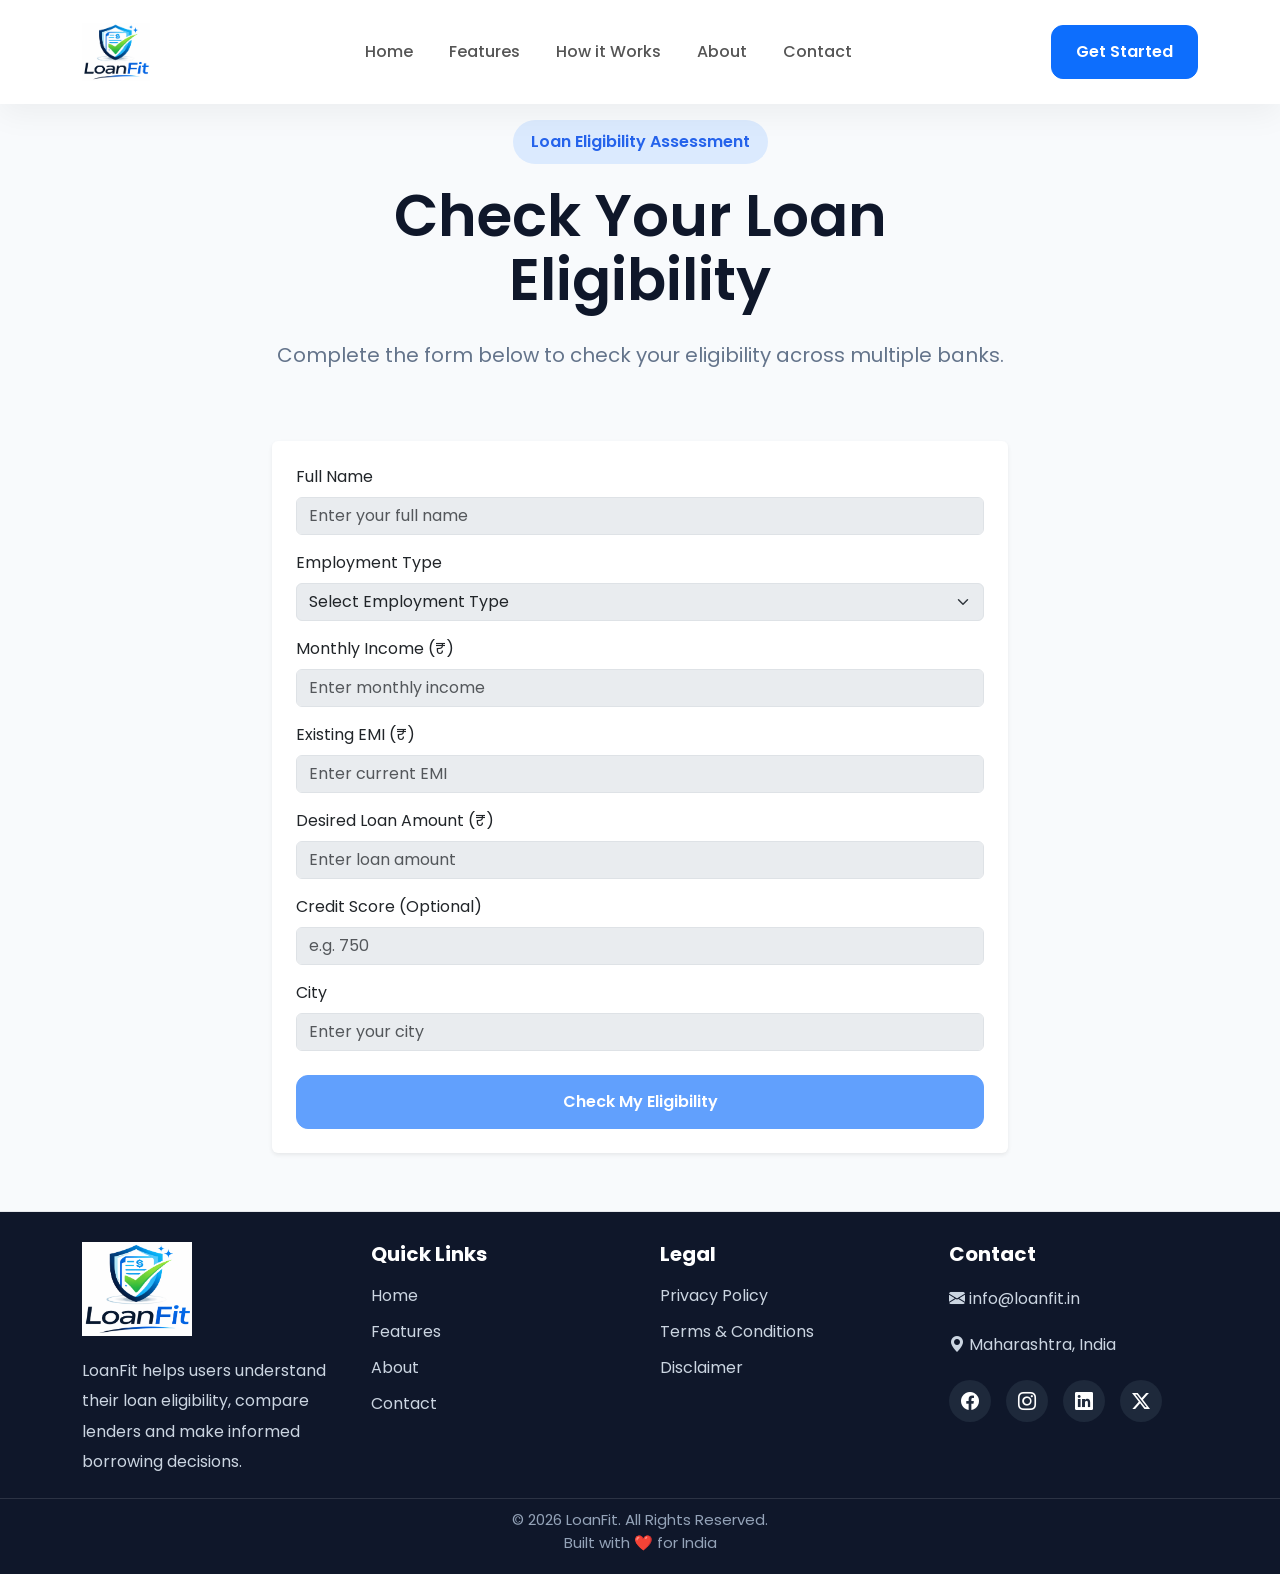
==== eligibility.html @ 531db2c1 "Add initial loan eligibility page" ====
<!DOCTYPE html>
<html lang="en">
<head>
<meta charset="UTF-8">
<meta name="viewport" content="width=device-width, initial-scale=1.0">

<title>LoanFit - Know Your Loan Eligibility</title>

<link href="https://fonts.googleapis.com/css2?family=Poppins:wght@300;400;500;600;700;800&display=swap" rel="stylesheet">

<link href="https://cdn.jsdelivr.net/npm/bootstrap@5.3.3/dist/css/bootstrap.min.css" rel="stylesheet">

<link href="https://cdn.jsdelivr.net/npm/bootstrap-icons@1.11.3/font/bootstrap-icons.css" rel="stylesheet">

<link rel="stylesheet" href="css/style.css">

</head>

<body>


<nav class="navbar navbar-expand-lg fixed-top">

<div class="container">

<a class="navbar-brand" href="#">
<img src="images/logo.png" alt="LoanFit">
</a>

<button class="navbar-toggler" data-bs-toggle="collapse" data-bs-target="#menu">
<span class="navbar-toggler-icon"></span>
</button>

<div class="collapse navbar-collapse" id="menu">

<ul class="navbar-nav mx-auto">

<li class="nav-item">
<a class="nav-link active" href="#home">Home</a>
</li>

<li class="nav-item">
<a class="nav-link" href="#features">Features</a>
</li>

<li class="nav-item">
<a class="nav-link" href="#how">How it Works</a>
</li>

<li class="nav-item">
<a class="nav-link" href="#about">About</a>
</li>

<li class="nav-item">
<a class="nav-link" href="#contact">Contact</a>

</li>

</ul>

<a href="eligibility.html" class="btn btn-primary px-4" >
Get Started
</a>

</div>

</div>

</nav>

<!-- ================= LOAN ELIGIBILITY ================= -->

<section class="hero">

    <div class="container">

        <div class="row justify-content-center">

            <div class="col-lg-8">

                <div class="text-center mb-5">

                    <span class="hero-tag">
                        Loan Eligibility Assessment
                    </span>

                    <h1>Check Your Loan Eligibility</h1>

                    <p>
                        Complete the form below to check your eligibility across multiple banks.
                    </p>

                </div>

            </div>

        </div>

    </div>

</section>

<!-- ================= LOAN ELIGIBILITY FORM ================= -->

<section class="pb-5">

    <div class="container">

        <div class="row justify-content-center">

            <div class="col-lg-8">

                <div class="card shadow-sm border-0">

                    <div class="card-body p-4">

                        <form>

                            <div class="mb-3">
                                <label class="form-label">Full Name</label>
                                <input type="text" class="form-control" placeholder="Enter your full name" disabled>
                            </div>

                            <div class="mb-3">
                                <label class="form-label">Employment Type</label>
                                <select class="form-select" disabled>
                                    <option>Select Employment Type</option>
                                    <option>Salaried</option>
                                    <option>Self Employed</option>
                                    <option>Business</option>
                                </select>
                            </div>

                            <div class="mb-3">
                                <label class="form-label">Monthly Income (₹)</label>
                                <input type="number" class="form-control" placeholder="Enter monthly income" disabled>
                            </div>

                            <div class="mb-3">
                                <label class="form-label">Existing EMI (₹)</label>
                                <input type="number" class="form-control" placeholder="Enter current EMI" disabled>
                            </div>

                            <div class="mb-3">
                                <label class="form-label">Desired Loan Amount (₹)</label>
                                <input type="number" class="form-control" placeholder="Enter loan amount" disabled>
                            </div>

                            <div class="mb-3">
                                <label class="form-label">Credit Score (Optional)</label>
                                <input type="number" class="form-control" placeholder="e.g. 750" disabled>
                            </div>

                            <div class="mb-4">
                                <label class="form-label">City</label>
                                <input type="text" class="form-control" placeholder="Enter your city" disabled>
                            </div>

                            <button class="btn btn-primary w-100" disabled>
                                Check My Eligibility
                            </button>

                        </form>

                    </div>

                </div>

            </div>

        </div>

    </div>

</section>
 
<footer class="footer">

    <div class="container footer-container">

        <div class="footer-column">
            
            <a href="#home">
             <img src="images/logo.png" alt="LoanFit Logo" class="footer-logo">
             </a>
            <p>
                LoanFit helps users understand their loan eligibility,
                compare lenders and make informed borrowing decisions.
            </p>
        </div>

        <div class="footer-column">

            <h3>Quick Links</h3>

            <ul>
                <li><a href="#home">Home</a></li>
                <li><a href="#features">Features</a></li>
                <li><a href="#about">About</a></li>
                <li><a href="#contact">Contact</a></li>
            </ul>

        </div>

        <div class="footer-column">
         
            <h3>Legal</h3>

            <ul>
                <li><a href="#">Privacy Policy</a></li>
                <li><a href="#">Terms & Conditions</a></li>
                <li><a href="#">Disclaimer</a></li>
            </ul>

        </div>

        <div class="footer-column">

            <h3>Contact</h3>

            <p><i class="bi bi-envelope-fill"></i> info@loanfit.in</p>

            <p><i class="bi bi-geo-alt-fill"></i> Maharashtra, India</p>

            <div class="social-icons">

                <a href="#"><i class="bi bi-facebook"></i></a>

                <a href="https://www.instagram.com/loanfit.in"><i class="bi bi-instagram"></i></a>

                <a href="https://www.linkedin.com/loanfit.in"><i class="bi bi-linkedin"></i></a>

                <a href="#"><i class="bi bi-twitter-x"></i></a>

            </div>

        </div>

    </div>

    <div class="footer-bottom">

        © 2026 LoanFit. All Rights Reserved.
        <br>
        Built with ❤️ for India

    </div>

</footer>

<script src="https://cdn.jsdelivr.net/npm/bootstrap@5.3.3/dist/js/bootstrap.bundle.min.js"></script>

<script src="js/script.js"></script>
</body>
</html>
---- css/style.css ----
/* ===========================
   GLOBAL
=========================== */
html{
    scroll-behavior:smooth;
}

*{
    margin:0;
    padding:0;
    box-sizing:border-box;
}

body{
    font-family:Poppins,sans-serif;
    background:#f8fafc;
    color:#111827;
}

/* ===========================
   NAVBAR
=========================== */

.navbar{
    background:#fff;
    padding:18px 0;
    box-shadow:0 10px 30px rgba(0,0,0,.05);
}

.navbar-brand img{
    height:58px;
}

.navbar .nav-link{
    position:relative;
    color:#555;
    font-weight:500;
    margin:0 10px;
    transition:all .3s ease;
}
.navbar .nav-link::after{
    content:"";
    position:absolute;
    left:0;
    bottom:-8px;
    width:0;
    height:3px;
    background:#2563eb;
    border-radius:10px;
    transition:width .3s ease;
}

.navbar .nav-link:hover::after,
.navbar .nav-link.active::after{
    width:100%;
}

.navbar .nav-link.active{
    color:#2563eb !important;
    font-weight:600;
}

/* ===========================
   HERO SECTION
=========================== */

.hero{
    padding:120px 0 20px;
}

.hero-tag{
    background:#dbeafe;
    color:#2563eb;
    padding:10px 18px;
    border-radius:30px;
    font-weight:600;
    display:inline-block;
    margin-bottom:20px;
}

.hero h1{
    font-size:58px;
    font-weight:600;
    line-height:1.1;
    color:#0f172a;
    margin-bottom:25px;
}

.hero p{
    font-size:20px;
    color:#64748b;
    line-height:1.8;
}

.hero-buttons{
    margin-top:15px;
    display:flex;
    gap:15px;
    flex-wrap:wrap;
}

.hero-points{
    display:flex;
    gap:15px;
    margin-top:20px;
    font-weight:500;
    flex-wrap:wrap;
}

.hero-points i{
    color:#22c55e;
    margin-right:8px;
}

.hero-image{
   max-width:500px;
   width:100%;
   display:block;
   margin:auto;
}

.btn{
    padding:14px 28px;
    border-radius:12px;
    font-weight:600;
}

/* ===========================
   FEATURES SECTION
=========================== */

.features{
    padding:10px 8% 10px;
    background:#ffffff;
}

.section-title{
    text-align:center;
    max-width:800px;
    margin:0 auto 25px;
}

.section-title span{
      display:inline-block;
    padding:15px 40px;
    background:#dbeafe;
    color:#2563eb;
    border-radius:999px;
    font-size:16px;
    font-weight:600;
    /* margin-bottom:25px; */
}

.section-title h2{
    font-size:40px;
    color:#0f172a;
    margin-bottom:20px;
    line-height:1.0;
}

.section-title p{
    font-size:20px;
    color:#64748b;
    line-height:1.8;
}


.features-grid{
    display:grid;
    grid-template-columns:repeat(auto-fit,minmax(300px,1fr));
    gap:30px;
}

.feature-card{
    background:#fff;
    padding:35px;
    border-radius:18px;
    box-shadow:0 8px 30px rgba(0,0,0,.08);
    transition:0.3s ease;
}

.feature-card:hover{
    transform:translateY(-8px);
    box-shadow:0 15px 40px rgba(37,99,235,.18);
}

.icon{
    font-size:42px;
    margin-bottom:20px;
}

.feature-card h3{
    font-size:26px;
    margin-bottom:15px;
    color:#111827;
}

.feature-card p{
    color:#64748b;
    line-height:1.8;
    font-size:17px;
}

/* ===========================
   MOBILE RESPONSIVE
=========================== */

@media (max-width:991px){

    .hero{
        padding-top:130px;
        text-align:center;
    }

    .hero h1{
        font-size:42px;
    }

    .hero-buttons{
        justify-content:center;
    }

    .hero-points{
        justify-content:center;
    }

    .hero-image{
        margin-top:50px;
        max-width:350px;
    }

    .navbar-brand img{
        height:48px;
    }

    .section-title h2{
        font-size:34px;
    }

    .section-title p{
        font-size:18px;
    }

    .feature-card{
        padding:25px;
    }

    .feature-card h3{
        font-size:22px;
    }
   
}

/* ===========================
   HOW IT WORKS
=========================== */

.how-it-works{
    padding:20px 8%;
    background:#f8fafc;
    text-align:center;
}

.steps{
    display:grid;
    grid-template-columns:repeat(auto-fit,minmax(300px,1fr));
    gap:30px;
    margin-top:60px;
}

.step-card{
    background:#fff;
    border-radius:18px;
    padding:35px;
    text-align:center;
    box-shadow:0 8px 30px rgba(0,0,0,.08);
    transition:.3s;
}

.step-card:hover{
    transform:translateY(-8px);
}

.step-number{
    width:60px;
    height:60px;
    margin:auto;
    margin-bottom:20px;
    border-radius:50%;
    background:#2563eb;
    color:#fff;
    font-size:24px;
    font-weight:700;
    display:flex;
    align-items:center;
    justify-content:center;
}

.step-card h3{
    margin-bottom:15px;
    font-size:24px;
}

.step-card p{
    color:#64748b;
    line-height:1.7;
}

section{
    scroll-margin-top:100px;
}

/* ===========================
        ABOUT SECTION
=========================== */

.about{
    padding:20px 8%;
    background:#ffffff;
}

.about-container{
    display:grid;
    grid-template-columns:45% 55%;
    gap:50px;
    align-items:center;
}

.about-image img{
    width:100%;
    max-width:500px;
}

.about-content h2{
    font-size:40px;
    margin:20px 0;
    color:#0f172a;
}

.about-content p{
    color:#64748b;
    line-height:1.8;
    margin-bottom:15px;
    font-size:15px;
}

.about-stats{
    display:flex;
    gap:25px;
    margin-top:30px;
}

.stat-box{
    background:#f8fafc;
    padding:25px;
    border-radius:16px;
    text-align:center;
    min-width:120px;
    box-shadow:0 8px 20px rgba(0,0,0,.05);
}

.stat-box h3{
    color:#2563eb;
    font-size:30px;
    margin-bottom:10px;
}

.stat-box p{
    margin:0;
    font-size:16px;
}

.section-badge{
    display:inline-block;
    padding:14px 36px;
    background:#dbeafe;
    color:#2563eb;
    border-radius:999px;
    font-size:18px;
    font-weight:700;
    letter-spacing:.5px;
}

/* =========================
   CONTACT SECTION
========================= */

.contact{
    padding:10px;
    background:#f8fbff;
    /* scroll-margin-top:90px; */
}

.contact-wrapper{
    display:grid;
    grid-template-columns:1fr 1fr;
    gap:40px;
    align-items:start;
    margin-top:30px;
}

.contact-info{
    display:flex;
    flex-direction:column;
    gap:16px;
    padding-top:10px;
}

.info-item{
    display:flex;
    align-items:flex-start;
    gap:18px;
}

.info-item i{
    width:55px;
    height:55px;
    background:#2563eb;
    color:#fff;
    border-radius:50%;
    display:flex;
    align-items:center;
    justify-content:center;
    font-size:22px;
    flex-shrink:0;
}

.info-item h4{
    margin-bottom:6px;
    font-size:20px;
    color:#0f172a;
}

.info-item span{
    color:#64748b;
    line-height:1.6;
}

.contact-info h3{
    font-size:34px;
    color:#0f172a;
    margin-bottom:10px;
}

.contact-info p{
    color:#64748b;
    line-height:1.8;
    margin-bottom:15px;
}



.contact-card{
    background:#fff;
    padding:30px 20px;
    border-radius:18px;
    text-align:center;
    box-shadow:0 10px 30px rgba(0,0,0,.05);
    transition:.3s;
}

.contact-card:hover{
    transform:translateY(-8px);
    box-shadow:0 20px 40px rgba(37,99,235,.12);
}

.contact-card i{
    font-size:34px;
    color:#2563eb;
    margin-bottom:15px;
}

.contact-card h3{
    font-size:22px;
    margin-bottom:10px;
    color:#0f172a;
}

.contact-card p{
    color:#64748b;
    margin:0;
    font-size:15px;
    line-height:1.6;
}

.contact-form{
    display:flex;
    flex-direction:column;
    gap:10px;
}

.contact-form input,
.contact-form textarea{
    width:100%;
    padding:12px 18px;
    border:1px solid #dbe4f0;
    border-radius:12px;
    font-size:16px;
    font-family:'Poppins',sans-serif;
    background:#fff;
    transition:.3s;
    outline:none;
    /* min-height:0px; */
    resize:none;
}

.contact-form input:focus,
.contact-form textarea:focus{
    border-color:#2563eb;
    box-shadow:0 0 0 4px rgba(37,99,235,.12);
}

.contact-form textarea{
    resize:none;
    min-height:170px;
}

.contact-form button{
    width:220px;
    display:flex;
    align-items:center;
    justify-content:center;
    gap:10px;
}

/* Contact Button */
.contact-form button{
    display:flex;
    align-items:center;
    justify-content:center;
    gap:10px;

    background:#2563eb;
    color:#fff;
    border:none;
    padding:16px 32px;
    border-radius:12px;
    font-size:16px;
    font-weight:600;
    font-family:'Poppins',sans-serif;
    cursor:pointer;
    transition:.3s;

    width:fit-content;
}

.contact-form button:hover{
    background:#1d4ed8;
}

/* ===========================
   FOOTER
=========================== */

.footer{
    background:#0f172a;
    color:#fff;
    padding:30px 0 20px;
    margin-top:10px;
    border-top:1px solid #e5e7eb;
}

.footer-container{
    display:grid;
    grid-template-columns:repeat(auto-fit,minmax(220px,1fr));
    gap:40px;
}

.footer-logo{
    width:110px;
    margin-bottom:20px;
    transition:.3s;
}
.footer-logo:hover{
    transform:scale(1.05);
}

.footer-column h3{
    margin-bottom:18px;
    font-size:20px;
    color:#ffffff;
    font-weight:700;
}

.footer-column p{
    color:#cbd5e1;
    line-height:1.9;
}

.footer-column ul{
    list-style:none;
    padding:0;
}

.footer-column li{
    margin-bottom:12px;
}

.footer-column a{
    color:#cbd5e1;
    text-decoration:none;
    transition:.3s;
}

.footer-column a:hover{
    color:#3b82f6;
    padding-left:6px;
}

.social-icons{
    display:flex;
    gap:15px;
    margin-top:20px;
}

.social-icons a{
    width:42px;
    height:42px;
    border-radius:50%;
    background:#1e293b;
    display:flex;
    align-items:center;
    justify-content:center;
    color:#fff;
    font-size:18px;
    transition:.3s;
}

.social-icons a:hover{
    background:#2563eb;
    /* transform:translateY(-5px); */
    transform:translateY(-5px) scale(1.1);
}

.footer-bottom{
    margin-top:5px;
    border-top:1px solid rgba(255,255,255,.12);
    padding-top:10px;
    text-align:center;
    color:#94a3b8;
    font-size:15px;
}

.footer-disclaimer{
    margin-top:20px;
    font-size:13px;
    color:#94a3b8;
    line-height:1.6;
    text-align:center;
}

/* ===========================
   Contact Form Message
=========================== */

#formMessage{
    display:none;
    margin-top:20px;
    padding:15px 18px;
    border-radius:10px;
    font-size:15px;
    font-weight:500;
    line-height:1.5;
}

#formMessage i{
    margin-right:8px;
}

#formMessage.success{
    display:block;
    background:#ecfdf5;
    color:#065f46;
    border:1px solid #10b981;
}

#formMessage.error{
    display:block;
    background:#fef2f2;
    color:#991b1b;
    border:1px solid #ef4444;
}

#submitBtn:disabled{
    opacity:.75;
    cursor:not-allowed;
}

/* ==========================
   Input Validation
========================== */

.contact-form input,
.contact-form textarea{
    transition:.3s;
}

.contact-form input.valid,
.contact-form textarea.valid{
    border:2px solid #10b981;
}

.contact-form input.invalid,
.contact-form textarea.invalid{
    border:2px solid #ef4444;
}

#charCount{
    color:#6b7280;
    font-size:13px;
}

#charCount.limit{
    color:#ef4444;
    font-weight:600;
}
/* ==========================
   Form Group
========================== */

.form-group{
    margin-bottom:18px;
}

/* Reserve space for validation messages */

.error-text{
    display:block;
    min-height:18px;
    margin-top:6px;
    font-size:13px;
    font-weight:500;
    color:#dc2626;
}

/* Better focus effect */

.contact-form input:focus,
.contact-form textarea:focus{
    outline:none;
    border-color:#2563eb;
    box-shadow:0 0 0 4px rgba(37,99,235,.12);
}
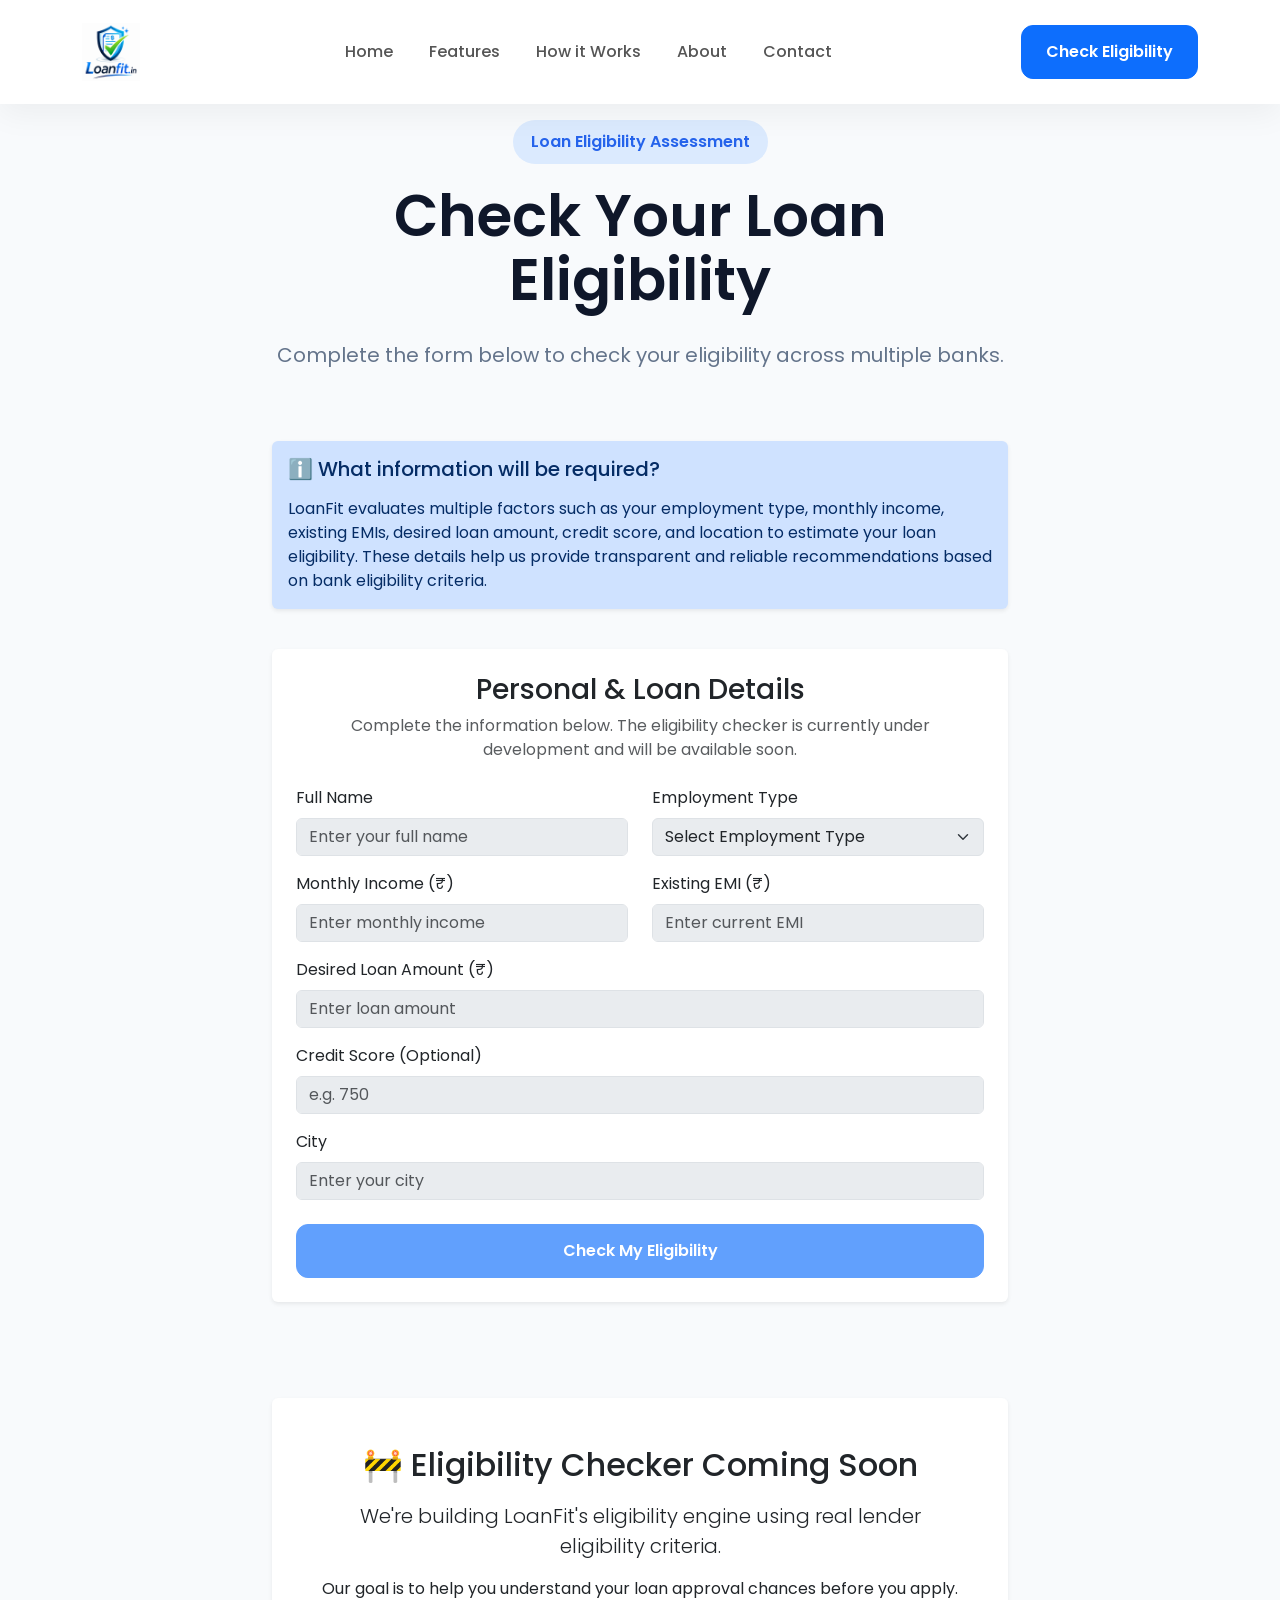
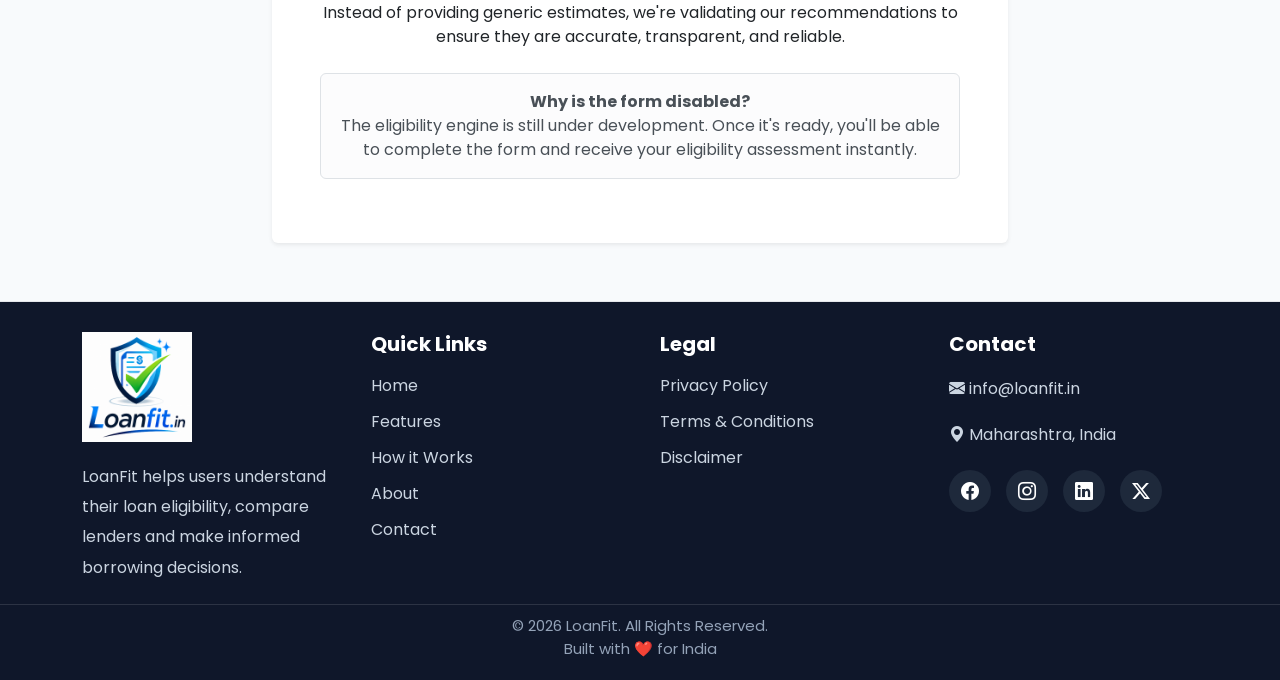
==== commit f5e7ca80: "Add legal pages, update branding, improve eligibility page and navigation" ====
--- a/eligibility.html
+++ b/eligibility.html
@@ -1,166 +1,291 @@
 <!DOCTYPE html>
 <html lang="en">
+
 <head>
-<meta charset="UTF-8">
-<meta name="viewport" content="width=device-width, initial-scale=1.0">
-
-<title>LoanFit - Know Your Loan Eligibility</title>
-
-<link href="https://fonts.googleapis.com/css2?family=Poppins:wght@300;400;500;600;700;800&display=swap" rel="stylesheet">
-
-<link href="https://cdn.jsdelivr.net/npm/bootstrap@5.3.3/dist/css/bootstrap.min.css" rel="stylesheet">
-
-<link href="https://cdn.jsdelivr.net/npm/bootstrap-icons@1.11.3/font/bootstrap-icons.css" rel="stylesheet">
-
-<link rel="stylesheet" href="css/style.css">
+    <meta charset="UTF-8">
+    <meta name="viewport" content="width=device-width, initial-scale=1.0">
+    <meta name="description"
+        content="LoanFit helps you check your loan eligibility, compare lenders, and make informed borrowing decisions before applying for a loan.">
+    <title>Loan Eligibility Checker | LoanFit</title>
+
+    <link rel="icon" type="image/x-icon" href="images/favicon.ico">
+    <link rel="icon" type="image/png" sizes="32x32" href="images/favicon-32x32.png">
+    <link rel="icon" type="image/png" sizes="16x16" href="images/favicon-16x16.png">
+    <link rel="apple-touch-icon" href="images/apple-touch-icon.png">
+    <link rel="manifest" href="images/site.webmanifest">
+    
+    <link href="https://fonts.googleapis.com/css2?family=Poppins:wght@300;400;500;600;700;800&display=swap"
+        rel="stylesheet">
+
+    <link href="https://cdn.jsdelivr.net/npm/bootstrap@5.3.3/dist/css/bootstrap.min.css" rel="stylesheet">
+
+    <link href="https://cdn.jsdelivr.net/npm/bootstrap-icons@1.11.3/font/bootstrap-icons.css" rel="stylesheet">
+
+    <link rel="stylesheet" href="css/style.css">
 
 </head>
 
 <body>
 
 
-<nav class="navbar navbar-expand-lg fixed-top">
-
-<div class="container">
-
-<a class="navbar-brand" href="#">
-<img src="images/logo.png" alt="LoanFit">
-</a>
-
-<button class="navbar-toggler" data-bs-toggle="collapse" data-bs-target="#menu">
-<span class="navbar-toggler-icon"></span>
-</button>
-
-<div class="collapse navbar-collapse" id="menu">
-
-<ul class="navbar-nav mx-auto">
-
-<li class="nav-item">
-<a class="nav-link active" href="#home">Home</a>
-</li>
-
-<li class="nav-item">
-<a class="nav-link" href="#features">Features</a>
-</li>
-
-<li class="nav-item">
-<a class="nav-link" href="#how">How it Works</a>
-</li>
-
-<li class="nav-item">
-<a class="nav-link" href="#about">About</a>
-</li>
-
-<li class="nav-item">
-<a class="nav-link" href="#contact">Contact</a>
-
-</li>
-
-</ul>
-
-<a href="eligibility.html" class="btn btn-primary px-4" >
-Get Started
-</a>
-
-</div>
-
-</div>
-
-</nav>
-
-<!-- ================= LOAN ELIGIBILITY ================= -->
-
-<section class="hero">
-
-    <div class="container">
-
-        <div class="row justify-content-center">
-
-            <div class="col-lg-8">
-
-                <div class="text-center mb-5">
-
-                    <span class="hero-tag">
-                        Loan Eligibility Assessment
-                    </span>
-
-                    <h1>Check Your Loan Eligibility</h1>
-
-                    <p>
-                        Complete the form below to check your eligibility across multiple banks.
-                    </p>
-
-                </div>
-
-            </div>
-
-        </div>
-
-    </div>
-
-</section>
-
-<!-- ================= LOAN ELIGIBILITY FORM ================= -->
-
-<section class="pb-5">
-
-    <div class="container">
-
-        <div class="row justify-content-center">
-
-            <div class="col-lg-8">
-
-                <div class="card shadow-sm border-0">
-
-                    <div class="card-body p-4">
-
-                        <form>
-
-                            <div class="mb-3">
-                                <label class="form-label">Full Name</label>
-                                <input type="text" class="form-control" placeholder="Enter your full name" disabled>
+    <nav class="navbar navbar-expand-lg fixed-top">
+
+        <div class="container">
+
+            <a class="navbar-brand" href="index.html">
+                <img src="images/logo.png" alt="LoanFit">
+            </a>
+
+            <button class="navbar-toggler" data-bs-toggle="collapse" data-bs-target="#menu">
+                <span class="navbar-toggler-icon"></span>
+            </button>
+
+            <div class="collapse navbar-collapse" id="menu">
+
+                <ul class="navbar-nav mx-auto">
+
+                    <li class="nav-item">
+                        <a class="nav-link active" href="index.html#home">Home</a>
+                    </li>
+
+                    <li class="nav-item">
+                        <a class="nav-link" href="index.html#features">Features</a>
+                    </li>
+
+                    <li class="nav-item">
+                        <a class="nav-link" href="index.html#how">How it Works</a>
+                    </li>
+
+                    <li class="nav-item">
+                        <a class="nav-link" href="index.html#about">About</a>
+                    </li>
+
+                    <li class="nav-item">
+                        <a class="nav-link" href="index.html#contact">Contact</a>
+                    </li>
+
+                </ul>
+
+                <a href="eligibility.html" class="btn btn-primary px-4">
+                    Check Eligibility
+                </a>
+
+            </div>
+
+        </div>
+
+    </nav>
+
+    <!-- ================= LOAN ELIGIBILITY ================= -->
+
+    <section class="hero">
+
+        <div class="container">
+
+            <div class="row justify-content-center">
+
+                <div class="col-lg-8">
+
+                    <div class="text-center mb-5">
+
+                        <span class="hero-tag">
+                            Loan Eligibility Assessment
+                        </span>
+
+                        <h1>Check Your Loan Eligibility</h1>
+
+                        <p>
+                            Complete the form below to check your eligibility across multiple banks.
+                        </p>
+
+                    </div>
+
+                </div>
+
+            </div>
+
+        </div>
+
+    </section>
+
+    <!-- ================= INFORMATION ================= -->
+
+    <section class="pb-4">
+
+        <div class="container">
+
+            <div class="row justify-content-center">
+
+                <div class="col-lg-8">
+
+                    <div class="alert alert-primary border-0 shadow-sm">
+
+                        <h5 class="mb-3">
+                            ℹ️ What information will be required?
+                        </h5>
+
+                        <p class="mb-0">
+                            LoanFit evaluates multiple factors such as your employment type,
+                            monthly income, existing EMIs, desired loan amount, credit score,
+                            and location to estimate your loan eligibility.
+                            These details help us provide transparent and reliable recommendations
+                            based on bank eligibility criteria.
+                        </p>
+
+                    </div>
+
+                </div>
+
+            </div>
+
+        </div>
+
+    </section>
+
+    <!-- ================= LOAN ELIGIBILITY FORM ================= -->
+
+    <section class="pb-5">
+
+        <div class="container">
+
+            <div class="row justify-content-center">
+
+                <div class="col-lg-8">
+
+                    <div class="card shadow-sm border-0">
+
+                        <div class="card-body p-4">
+
+                            <div class="mb-4 text-center">
+                                <h3 class="mb-2">Personal & Loan Details</h3>
+                                <p class="text-muted mb-0">
+                                    Complete the information below. The eligibility checker is currently under
+                                    development and will be available soon.
+                                </p>
                             </div>
 
-                            <div class="mb-3">
-                                <label class="form-label">Employment Type</label>
-                                <select class="form-select" disabled>
-                                    <option>Select Employment Type</option>
-                                    <option>Salaried</option>
-                                    <option>Self Employed</option>
-                                    <option>Business</option>
-                                </select>
+                            <form>
+
+                                <div class="row">
+
+                                    <div class="col-md-6 mb-3">
+
+                                        <label class="form-label">Full Name</label>
+
+                                        <input type="text" class="form-control" placeholder="Enter your full name"
+                                            disabled>
+
+                                    </div>
+
+                                    <div class="col-md-6 mb-3">
+
+                                        <label class="form-label">Employment Type</label>
+
+                                        <select class="form-select" disabled>
+                                            <option>Select Employment Type</option>
+                                            <option>Salaried</option>
+                                            <option>Self Employed</option>
+                                            <option>Business</option>
+                                        </select>
+
+                                    </div>
+
+                                </div>
+
+                                <div class="row">
+
+                                    <div class="col-md-6 mb-3">
+
+                                        <label class="form-label">Monthly Income (₹)</label>
+
+                                        <input type="number" class="form-control" placeholder="Enter monthly income"
+                                            disabled>
+
+                                    </div>
+
+                                    <div class="col-md-6 mb-3">
+
+                                        <label class="form-label">Existing EMI (₹)</label>
+
+                                        <input type="number" class="form-control" placeholder="Enter current EMI"
+                                            disabled>
+
+                                    </div>
+
+                                </div>
+
+                                <div class="mb-3">
+                                    <label class="form-label">Desired Loan Amount (₹)</label>
+                                    <input type="number" class="form-control" placeholder="Enter loan amount" disabled>
+                                </div>
+
+                                <div class="mb-3">
+                                    <label class="form-label">Credit Score (Optional)</label>
+                                    <input type="number" class="form-control" placeholder="e.g. 750" disabled>
+                                </div>
+
+                                <div class="mb-4">
+                                    <label class="form-label">City</label>
+                                    <input type="text" class="form-control" placeholder="Enter your city" disabled>
+                                </div>
+
+                                <button class="btn btn-primary w-100" disabled>
+                                    Check My Eligibility
+                                </button>
+
+                            </form>
+
+                        </div>
+
+                    </div>
+
+                </div>
+
+            </div>
+
+        </div>
+
+    </section>
+
+    <!-- ================= COMING SOON ================= -->
+
+    <section class="py-5">
+
+        <div class="container">
+
+            <div class="row justify-content-center">
+
+                <div class="col-lg-8">
+
+                    <div class="card border-0 shadow-sm">
+
+                        <div class="card-body text-center p-5">
+
+                            <h2 class="mb-3">
+                                🚧 Eligibility Checker Coming Soon
+                            </h2>
+
+                            <p class="lead">
+                                We're building LoanFit's eligibility engine using real lender eligibility criteria.
+                            </p>
+
+                            <p class="mb-4">
+                                Our goal is to help you understand your loan approval chances before you apply.
+                                Instead of providing generic estimates, we're validating our recommendations
+                                to ensure they are accurate, transparent, and reliable.
+                            </p>
+
+                            <div class="alert alert-light border">
+
+                                <strong>Why is the form disabled?</strong><br>
+
+                                The eligibility engine is still under development.
+                                Once it's ready, you'll be able to complete the form and receive your eligibility
+                                assessment instantly.
+
                             </div>
 
-                            <div class="mb-3">
-                                <label class="form-label">Monthly Income (₹)</label>
-                                <input type="number" class="form-control" placeholder="Enter monthly income" disabled>
-                            </div>
-
-                            <div class="mb-3">
-                                <label class="form-label">Existing EMI (₹)</label>
-                                <input type="number" class="form-control" placeholder="Enter current EMI" disabled>
-                            </div>
-
-                            <div class="mb-3">
-                                <label class="form-label">Desired Loan Amount (₹)</label>
-                                <input type="number" class="form-control" placeholder="Enter loan amount" disabled>
-                            </div>
-
-                            <div class="mb-3">
-                                <label class="form-label">Credit Score (Optional)</label>
-                                <input type="number" class="form-control" placeholder="e.g. 750" disabled>
-                            </div>
-
-                            <div class="mb-4">
-                                <label class="form-label">City</label>
-                                <input type="text" class="form-control" placeholder="Enter your city" disabled>
-                            </div>
-
-                            <button class="btn btn-primary w-100" disabled>
-                                Check My Eligibility
-                            </button>
-
-                        </form>
+                        </div>
 
                     </div>
 
@@ -170,86 +295,86 @@
 
         </div>
 
-    </div>
-
-</section>
- 
-<footer class="footer">
-
-    <div class="container footer-container">
-
-        <div class="footer-column">
-            
-            <a href="#home">
-             <img src="images/logo.png" alt="LoanFit Logo" class="footer-logo">
-             </a>
-            <p>
-                LoanFit helps users understand their loan eligibility,
-                compare lenders and make informed borrowing decisions.
-            </p>
-        </div>
-
-        <div class="footer-column">
-
-            <h3>Quick Links</h3>
-
-            <ul>
-                <li><a href="#home">Home</a></li>
-                <li><a href="#features">Features</a></li>
-                <li><a href="#about">About</a></li>
-                <li><a href="#contact">Contact</a></li>
-            </ul>
-
-        </div>
-
-        <div class="footer-column">
-         
-            <h3>Legal</h3>
-
-            <ul>
-                <li><a href="#">Privacy Policy</a></li>
-                <li><a href="#">Terms & Conditions</a></li>
-                <li><a href="#">Disclaimer</a></li>
-            </ul>
-
-        </div>
-
-        <div class="footer-column">
-
-            <h3>Contact</h3>
-
-            <p><i class="bi bi-envelope-fill"></i> info@loanfit.in</p>
-
-            <p><i class="bi bi-geo-alt-fill"></i> Maharashtra, India</p>
-
-            <div class="social-icons">
-
-                <a href="#"><i class="bi bi-facebook"></i></a>
-
-                <a href="https://www.instagram.com/loanfit.in"><i class="bi bi-instagram"></i></a>
-
-                <a href="https://www.linkedin.com/loanfit.in"><i class="bi bi-linkedin"></i></a>
-
-                <a href="#"><i class="bi bi-twitter-x"></i></a>
-
-            </div>
-
-        </div>
-
-    </div>
-
-    <div class="footer-bottom">
-
-        © 2026 LoanFit. All Rights Reserved.
-        <br>
-        Built with ❤️ for India
-
-    </div>
-
-</footer>
-
-<script src="https://cdn.jsdelivr.net/npm/bootstrap@5.3.3/dist/js/bootstrap.bundle.min.js"></script>
-
-<script src="js/script.js"></script>
+    </section>
+
+    <footer class="footer">
+
+        <div class="container footer-container">
+
+            <div class="footer-column">
+
+                <a href="#home">
+                    <img src="images/logo.png" alt="LoanFit Logo" class="footer-logo">
+                </a>
+                <p>
+                    LoanFit helps users understand their loan eligibility,
+                    compare lenders and make informed borrowing decisions.
+                </p>
+            </div>
+
+            <div class="footer-column">
+
+                <h3>Quick Links</h3>
+
+                <ul>
+                    <li><a href="index.html#home">Home</a></li>
+                    <li><a href="index.html#features">Features</a></li>
+                    <li><a href="index.html#how">How it Works</a></li>
+                    <li><a href="index.html#about">About</a></li>
+                    <li><a href="index.html#contact">Contact</a></li>
+                </ul>
+
+            </div>
+
+            <div class="footer-column">
+
+                <h3>Legal</h3>
+
+                <ul>
+                    <li><a href="privacy-policy.html">Privacy Policy</a></li>
+                    <li><a href="terms.html">Terms & Conditions</a></li>
+                    <li><a href="disclaimer.html">Disclaimer</a></li>
+                </ul>
+
+            </div>
+
+            <div class="footer-column">
+
+                <h3>Contact</h3>
+
+                <p><i class="bi bi-envelope-fill"></i> info@loanfit.in</p>
+
+                <p><i class="bi bi-geo-alt-fill"></i> Maharashtra, India</p>
+
+                <div class="social-icons">
+
+                    <a href="#"><i class="bi bi-facebook"></i></a>
+
+                    <a href="https://www.instagram.com/loanfit.in"><i class="bi bi-instagram"></i></a>
+
+                    <a href="https://www.linkedin.com/in/loanfit-in"><i class="bi bi-linkedin"></i></a>
+
+                    <a href="#"><i class="bi bi-twitter-x"></i></a>
+
+                </div>
+
+            </div>
+
+        </div>
+
+        <div class="footer-bottom">
+
+            © 2026 LoanFit. All Rights Reserved.
+            <br>
+            Built with ❤️ for India
+
+        </div>
+
+    </footer>
+
+    <script src="https://cdn.jsdelivr.net/npm/bootstrap@5.3.3/dist/js/bootstrap.bundle.min.js"></script>
+
+    <script src="js/script.js"></script>
 </body>
+
 </html>
